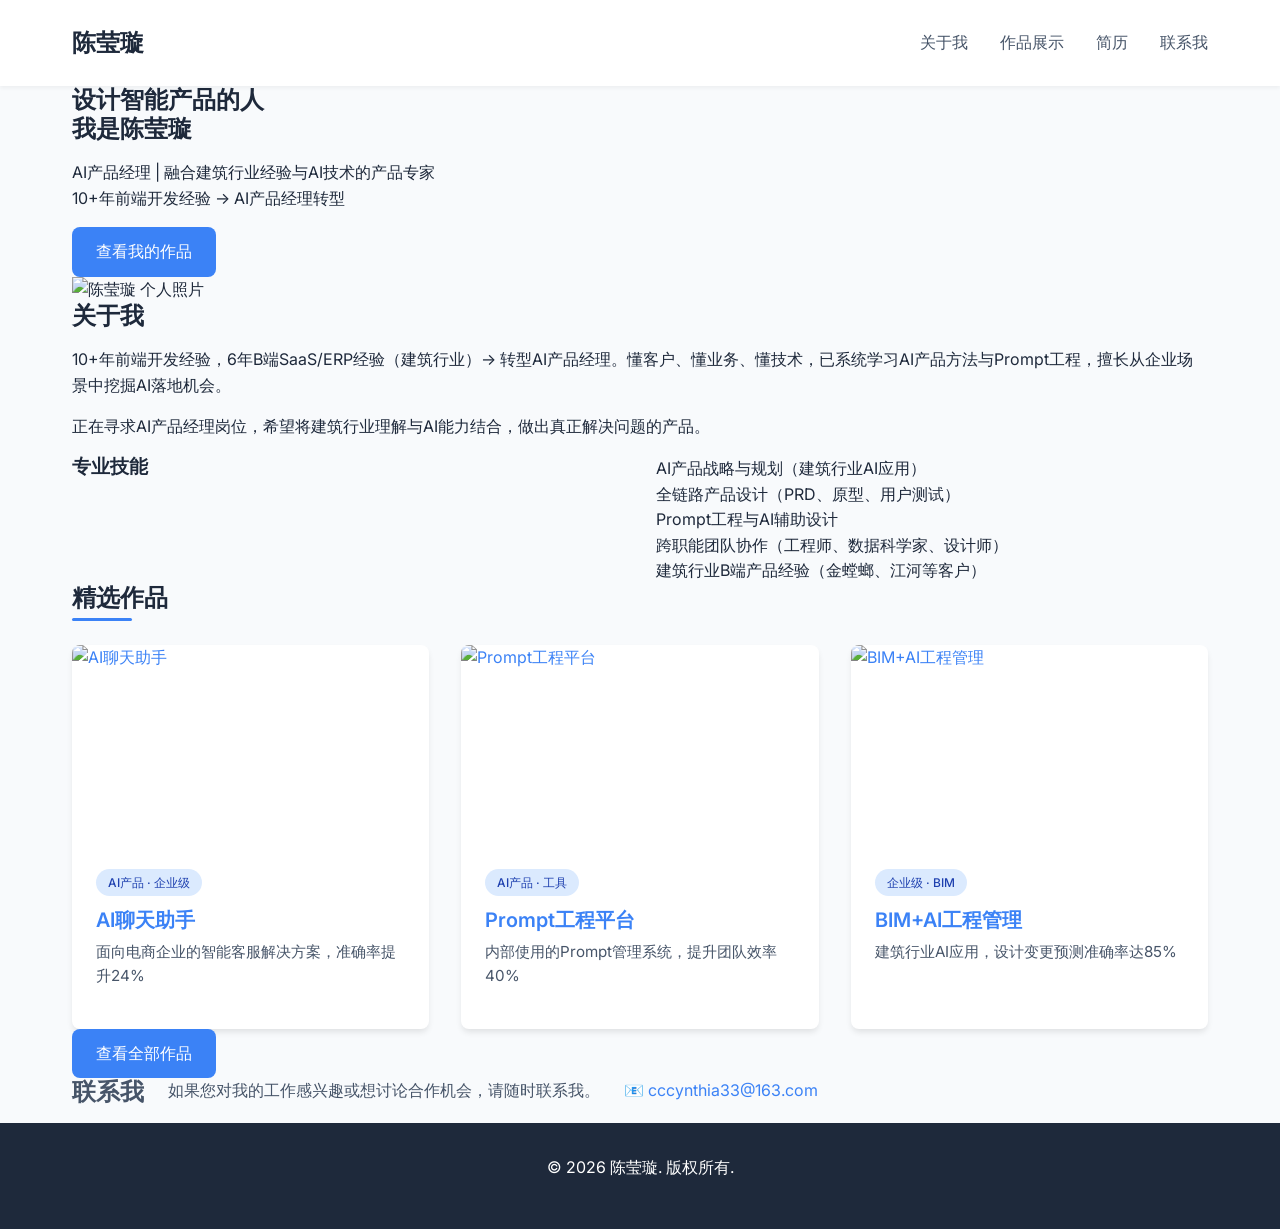
==== index.html @ 1a0053a1 "feat: 创建页面" ====
<!DOCTYPE html>
<html lang="zh-CN">
<head>
    <meta charset="UTF-8">
    <meta name="viewport" content="width=device-width, initial-scale=1.0">
    <title>AI产品经理个人作品集</title>
    <link rel="stylesheet" href="css/style.css">
    <link href="https://fonts.googleapis.com/css2?family=Inter:wght@300;400;500;600&display=swap" rel="stylesheet">
</head>
<body>
    <header class="site-header">
        <div class="container">
            <nav>
                <a href="index.html" class="logo">陈莹璇</a>
                <ul class="nav-links">
                    <li><a href="#about">关于我</a></li>
                    <li><a href="portfolio.html">作品展示</a></li>
                    <li><a href="resume.html">简历</a></li>
                    <li><a href="#contact">联系我</a></li>
                </ul>
            </nav>
        </div>
    </header>

    <section class="hero">
        <div class="container">
            <div class="hero-content">
                <h1>设计智能产品的人<br>我是陈莹璇</h1>
                <p class="subtitle">AI产品经理 | 融合建筑行业经验与AI技术的产品专家<br>10+年前端开发经验 → AI产品经理转型</p>
                <a href="portfolio.html" class="btn-primary">查看我的作品</a>
            </div>
        </div>
    </section>

    <section id="about" class="about-section">
        <div class="container">
            <div class="about-grid">
                <div class="about-image">
                    <img src="assets/profile.jpg" alt="陈莹璇 个人照片">
                </div>
                <div class="about-content">
                    <h2>关于我</h2>
                    <p>10+年前端开发经验，6年B端SaaS/ERP经验（建筑行业）→ 转型AI产品经理。懂客户、懂业务、懂技术，已系统学习AI产品方法与Prompt工程，擅长从企业场景中挖掘AI落地机会。</p>
                    <p>正在寻求AI产品经理岗位，希望将建筑行业理解与AI能力结合，做出真正解决问题的产品。</p>

                    <div class="skills">
                        <h3>专业技能</h3>
                        <ul>
                            <li>AI产品战略与规划（建筑行业AI应用）</li>
                            <li>全链路产品设计（PRD、原型、用户测试）</li>
                            <li>Prompt工程与AI辅助设计</li>
                            <li>跨职能团队协作（工程师、数据科学家、设计师）</li>
                            <li>建筑行业B端产品经验（金螳螂、江河等客户）</li>
                        </ul>
                    </div>
                </div>
            </div>
        </div>
    </section>

    <section class="featured-projects">
        <div class="container">
            <h2 class="section-title">精选作品</h2>
            <div class="projects">
                <article class="project-item" data-category="ai enterprise">
                    <a href="portfolio/ai-chatbot.html">
                        <div class="project-img">
                            <img src="assets/ai-chatbot-preview.jpg" alt="AI聊天助手">
                        </div>
                        <div class="project-content">
                            <span class="project-badge">AI产品 · 企业级</span>
                            <h3>AI聊天助手</h3>
                            <p>面向电商企业的智能客服解决方案，准确率提升24%</p>
                        </div>
                    </a>
                </article>

                <article class="project-item" data-category="ai product">
                    <a href="portfolio/prompt-engineering.html">
                        <div class="project-img">
                            <img src="assets/prompt-engineering-preview.jpg" alt="Prompt工程平台">
                        </div>
                        <div class="project-content">
                            <span class="project-badge">AI产品 · 工具</span>
                            <h3>Prompt工程平台</h3>
                            <p>内部使用的Prompt管理系统，提升团队效率40%</p>
                        </div>
                    </a>
                </article>

                <article class="project-item" data-category="enterprise product">
                    <a href="portfolio/bim-ai.html">
                        <div class="project-img">
                            <img src="assets/bim-ai-preview.jpg" alt="BIM+AI工程管理">
                        </div>
                        <div class="project-content">
                            <span class="project-badge">企业级 · BIM</span>
                            <h3>BIM+AI工程管理</h3>
                            <p>建筑行业AI应用，设计变更预测准确率达85%</p>
                        </div>
                    </a>
                </article>
            </div>
            <div class="text-center">
                <a href="portfolio.html" class="btn-primary">查看全部作品</a>
            </div>
        </div>
    </section>

    <section id="contact" class="contact-section">
        <div class="container">
            <div class="contact-info text-center">
                <h2>联系我</h2>
                <p>如果您对我的工作感兴趣或想讨论合作机会，请随时联系我。</p>
                <ul class="contact-details">
                    <li>📧 <a href="mailto:cccynthia33@163.com">cccynthia33@163.com</a></li>
                </ul>
            </div>
        </div>
    </section>

    <footer class="site-footer">
        <div class="container">
            <div class="footer-content">
                <p>&copy; 2026 陈莹璇. 版权所有.</p>
            </div>
        </div>
    </footer>

    <script src="js/script.js"></script>
</body>
</html>
---- css/style.css ----
/* 全局样式 */
:root {
    --primary-color: #3b82f6;
    --primary-dark: #2563eb;
    --secondary-color: #7c3aed;
    --dark: #1e293b;
    --medium: #475569;
    --light: #f1f5f9;
    --lighter: #f8fafc;
    --card-shadow: 0 4px 6px -1px rgba(0, 0, 0, 0.1), 0 2px 4px -1px rgba(0, 0, 0, 0.06);
    --transition: all 0.3s ease;
    --border-radius: 8px;
}

* {
    margin: 0;
    padding: 0;
    box-sizing: border-box;
}

body {
    font-family: 'Inter', -apple-system, BlinkMacSystemFont, 'Segoe UI', Roboto, Oxygen, Ubuntu, Cantarell, 'Open Sans', 'Helvetica Neue', sans-serif;
    line-height: 1.6;
    color: var(--dark);
    background-color: var(--lighter);
}

.container {
    width: 100%;
    max-width: 1200px;
    margin: 0 auto;
    padding: 0 2rem;
}

h1, h2, h3, h4 {
    line-height: 1.2;
    margin-bottom: 1rem;
    font-weight: 600;
}

p {
    margin-bottom: 1rem;
}

img {
    max-width: 100%;
}

a {
    text-decoration: none;
    color: var(--primary-color);
    transition: var(--transition);
}

ul {
    list-style: none;
}

.btn-primary, .btn-secondary {
    display: inline-block;
    padding: 0.75rem 1.5rem;
    border-radius: var(--border-radius);
    font-weight: 500;
    transition: var(--transition);
    cursor: pointer;
    text-align: center;
}

.btn-primary {
    background-color: var(--primary-color);
    color: white;
}

.btn-primary:hover {
    background-color: var(--primary-dark);
}

.btn-secondary {
    background-color: transparent;
    border: 2px solid var(--primary-color);
    color: var(--primary-color);
}

.btn-secondary:hover {
    background-color: var(--primary-color);
    color: white;
}

text-center {
    text-align: center;
}

/* 头部样式 */
.site-header {
    background-color: white;
    box-shadow: 0 2px 4px rgba(0, 0, 0, 0.05);
    position: sticky;
    top: 0;
    z-index: 100;
}

.site-header nav {
    display: flex;
    justify-content: space-between;
    align-items: center;
    padding: 1.5rem 0;
}

.logo {
    font-size: 1.5rem;
    font-weight: 700;
    color: var(--dark);
}

.nav-links {
    display: flex;
    gap: 2rem;
}

.nav-links a {
    color: var(--medium);
    font-weight: 500;
}

.nav-links a:hover, .nav-links a.active {
    color: var(--primary-color);
}

/* 作品集页面 */
.portfolio-header {
    padding: 4rem 0 2rem;
    background-color: white;
}

.portfolio-filters {
    padding: 1.5rem 0;
    background-color: var(--lighter);
    border-top: 1px solid rgba(0,0,0,0.05);
    border-bottom: 1px solid rgba(0,0,0,0.05);
}

.filters {
    display: flex;
    gap: 1rem;
    flex-wrap: wrap;
}

.filter-btn {
    padding: 0.5rem 1.25rem;
    background: white;
    border: 1px solid #e2e8f0;
    border-radius: var(--border-radius);
    cursor: pointer;
    transition: var(--transition);
}

.filter-btn:hover, .filter-btn.active {
    background: var(--primary-color);
    color: white;
    border-color: var(--primary-color);
}

.portfolio-grid {
    padding: 4rem 0;
}

.projects {
    display: grid;
    grid-template-columns: repeat(auto-fill, minmax(300px, 1fr));
    gap: 2rem;
}

.project-item {
    background: white;
    border-radius: var(--border-radius);
    overflow: hidden;
    box-shadow: 0 4px 6px -1px rgba(0, 0, 0, 0.1);
    transition: var(--transition);
}

.project-item:hover {
    transform: translateY(-5px);
    box-shadow: 0 10px 15px -3px rgba(0, 0, 0, 0.1);
}

.project-img {
    height: 200px;
    overflow: hidden;
}

.project-img img {
    width: 100%;
    height: 100%;
    object-fit: cover;
    transition: var(--transition);
}

.project-item:hover .project-img img {
    transform: scale(1.05);
}

.project-content {
    padding: 1.5rem;
}

.project-badge {
    display: inline-block;
    padding: 0.25rem 0.75rem;
    background: #dbeafe;
    color: #1e40af;
    border-radius: 20px;
    font-size: 0.75rem;
    font-weight: 500;
    margin-bottom: 0.75rem;
}

.project-content h3 {
    margin-bottom: 0.5rem;
    font-size: 1.25rem;
}

.project-content p {
    color: var(--medium);
    font-size: 0.95rem;
}

/* 简历页面 */
.resume {
    padding: 5rem 0;
}

.resume-header {
    display: flex;
    justify-content: space-between;
    margin-bottom: 3rem;
    flex-wrap: wrap;
    gap: 2rem;
}

.profile-info h1 {
    font-size: 2.5rem;
    margin-bottom: 0.5rem;
}

.contact-info {
    display: flex;
    gap: 1.5rem;
    color: var(--medium);
}

.title h2 {
    font-size: 1.75rem;
    color: var(--primary-color);
    margin-bottom: 0.5rem;
}

.title p {
    font-size: 1.1rem;
    color: var(--medium);
}

.section-title {
    font-size: 1.5rem;
    margin-bottom: 1.5rem;
    position: relative;
    padding-bottom: 0.5rem;
}

.section-title:after {
    content: '';
    position: absolute;
    bottom: 0;
    left: 0;
    width: 60px;
    height: 3px;
    background: var(--primary-color);
    border-radius: 3px;
}

.section-content {
    background: white;
    padding: 1.5rem;
    border-radius: var(--border-radius);
    box-shadow: var(--card-shadow);
}

.experience .job {
    margin-bottom: 2rem;
    padding-bottom: 2rem;
    border-bottom: 1px solid #e2e8f0;
}

.experience .job:last-child {
    margin-bottom: 0;
    padding-bottom: 0;
    border-bottom: none;
}

.job-header {
    display: flex;
    justify-content: space-between;
    align-items: center;
    margin-bottom: 1rem;
}

.job-date {
    color: var(--primary-color);
    font-weight: 500;
}

.job-summary {
    font-weight: 500;
    margin: 1rem 0 0.5rem;
    color: var(--dark);
}

.skills {
    display: grid;
    grid-template-columns: repeat(auto-fit, minmax(300px, 1fr));
    gap: 2rem;
}

.skill-category h3 {
    margin-bottom: 1rem;
    color: var(--primary-color);
    padding-bottom: 0.5rem;
    border-bottom: 1px solid #e2e8f0;
}

.resume-footer {
    margin-top: 3rem;
    text-align: center;
}

/* 页脚 */
.site-footer {
    background-color: var(--dark);
    color: white;
    padding: 2rem 0;
}

.site-footer a {
    color: #cbd5e1;
}

.site-footer a:hover {
    color: white;
}

.footer-content {
    display: flex;
    justify-content: center;
    align-items: center;
}

/* 响应式设计 */
@media (max-width: 992px) {
    .resume-header {
        flex-direction: column;
    }
}

@media (max-width: 768px) {
    .nav-links {
        display: none;
    }

    .container {
        padding: 0 1.5rem;
    }

    .projects {
        grid-template-columns: 1fr;
    }

    .filters {
        justify-content: center;
    }
}
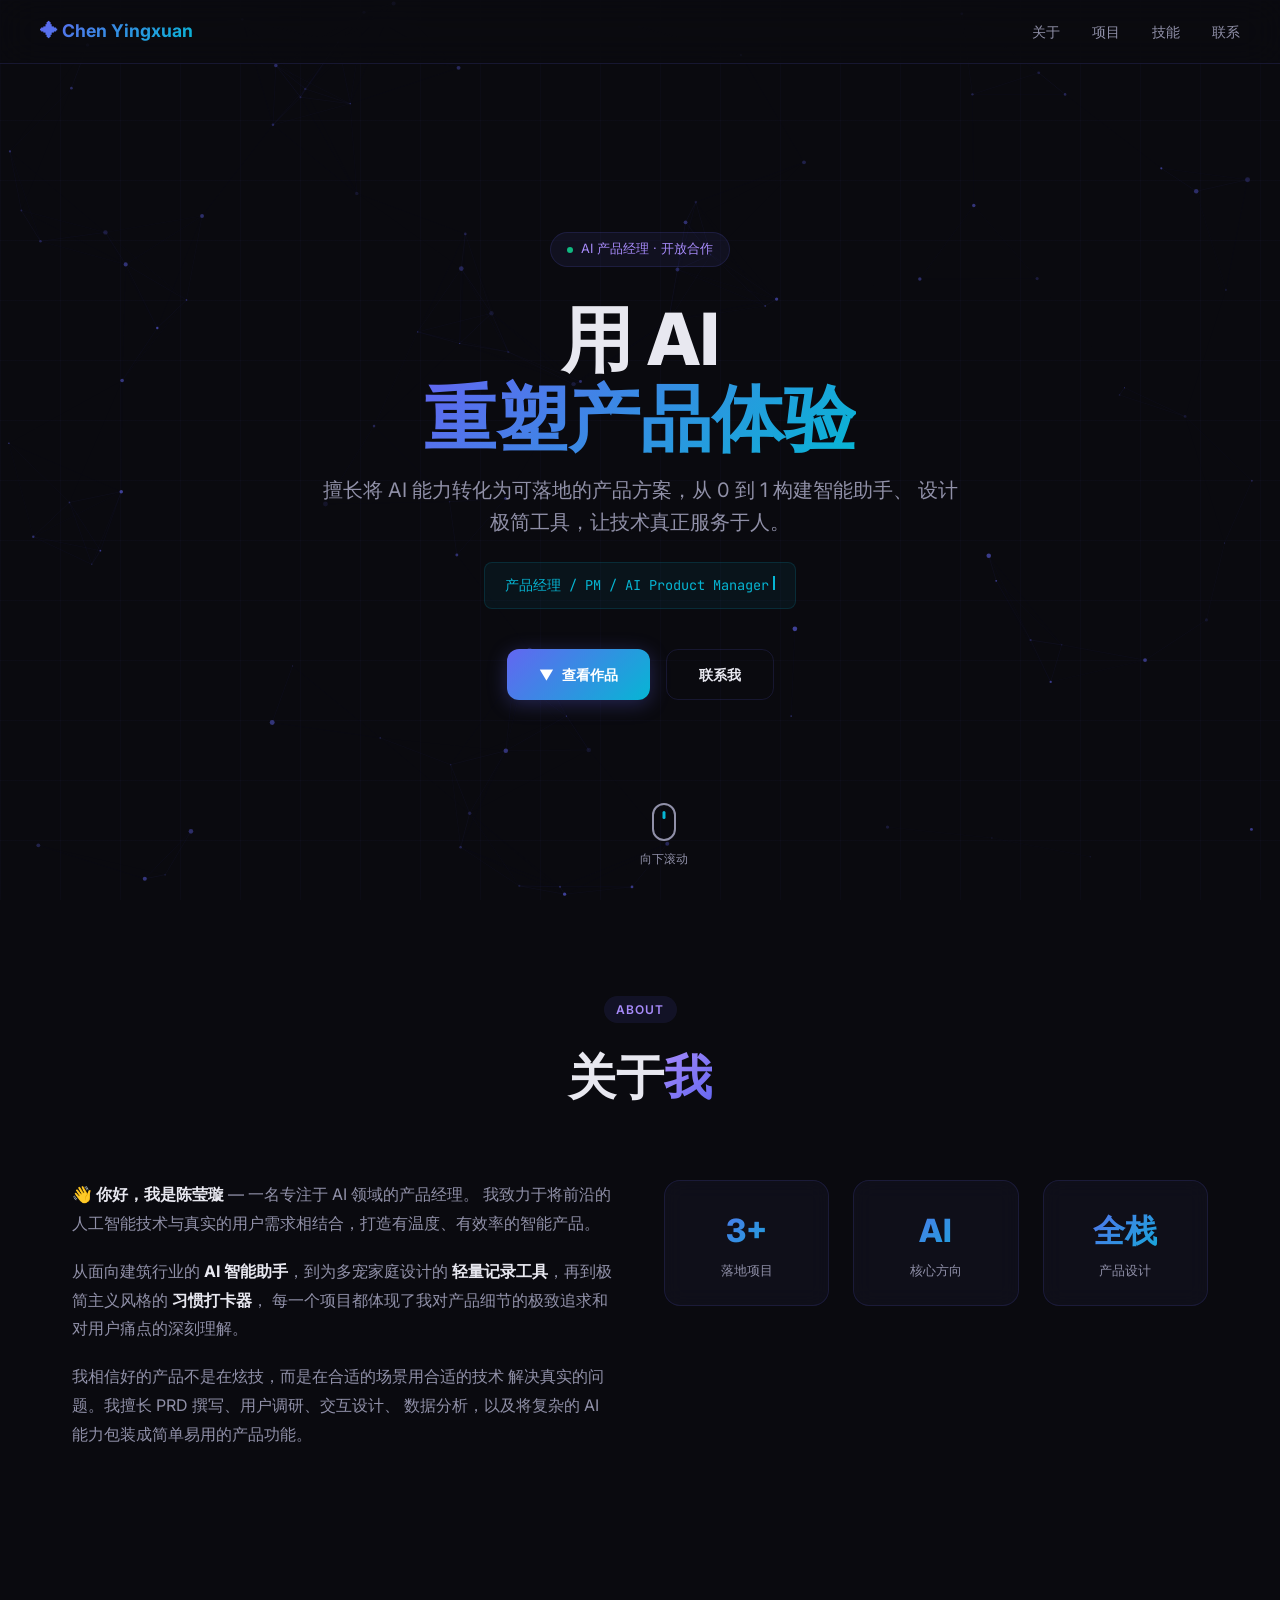
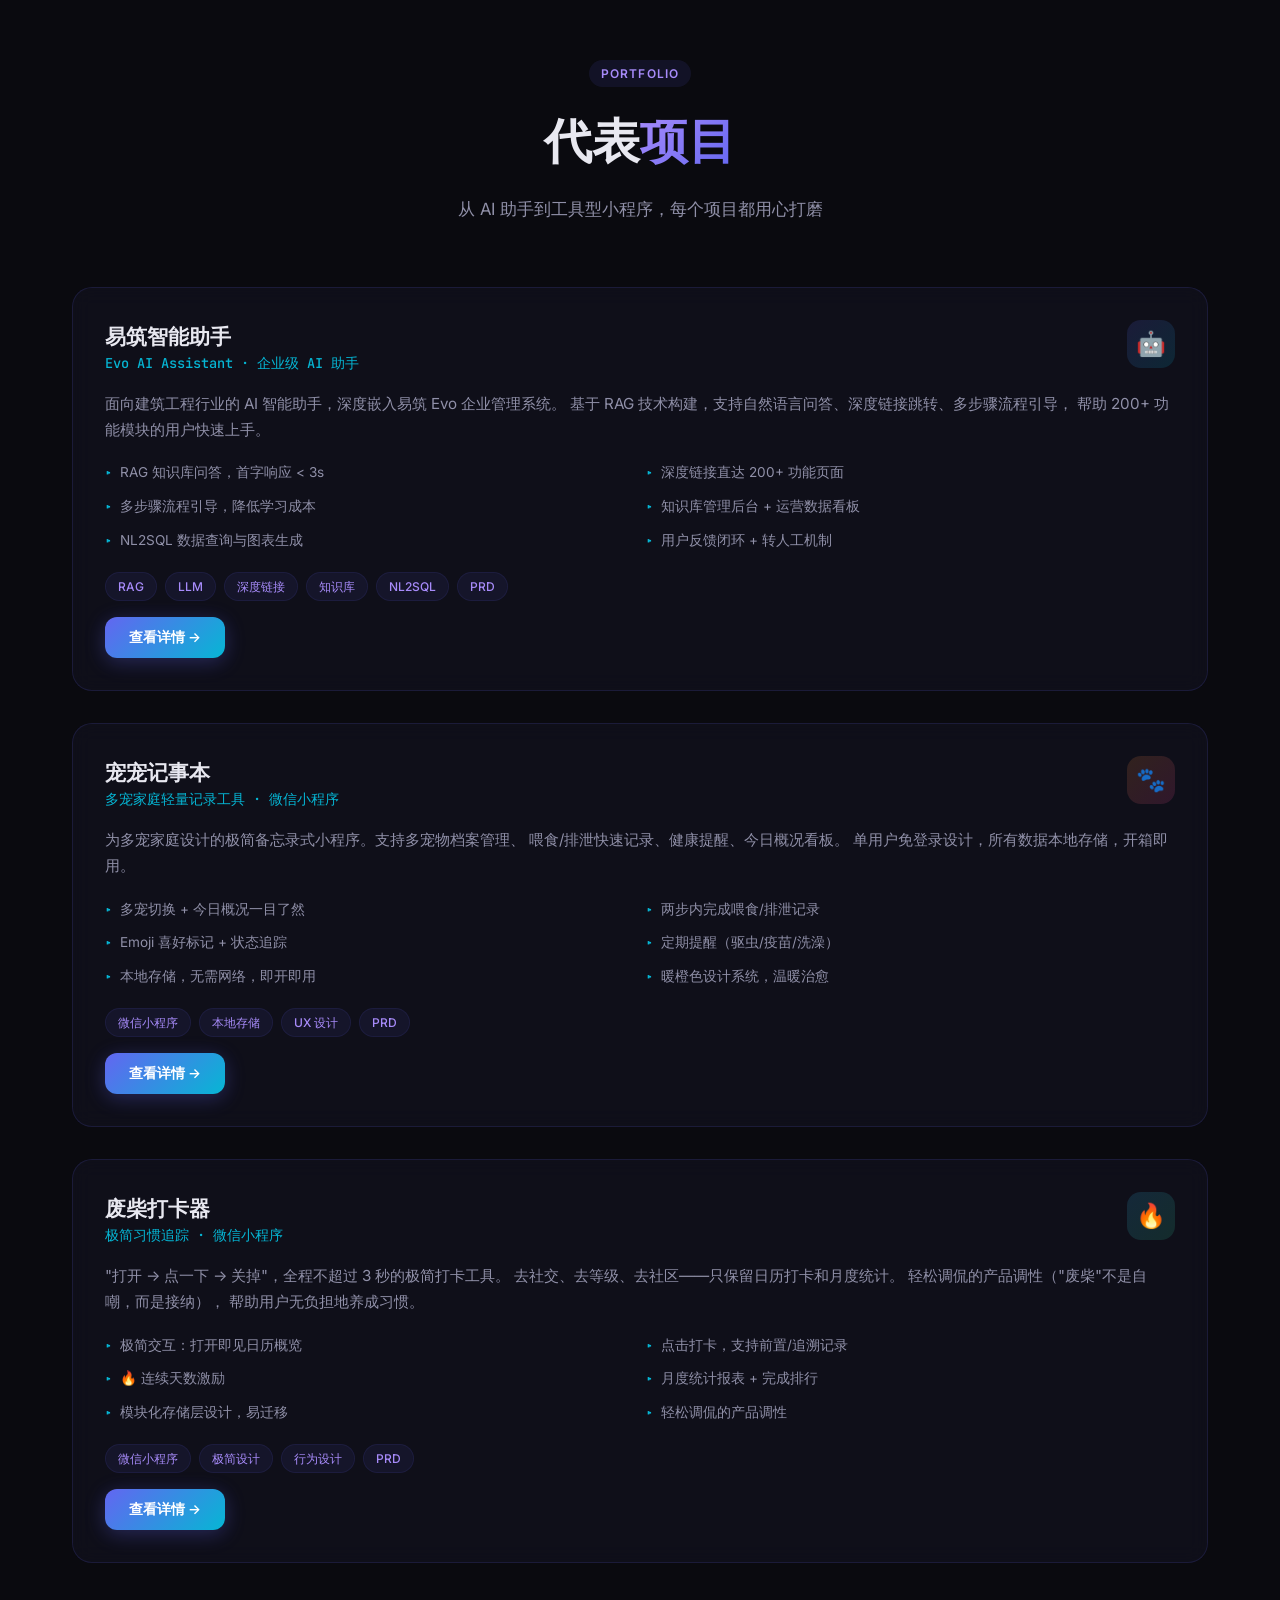
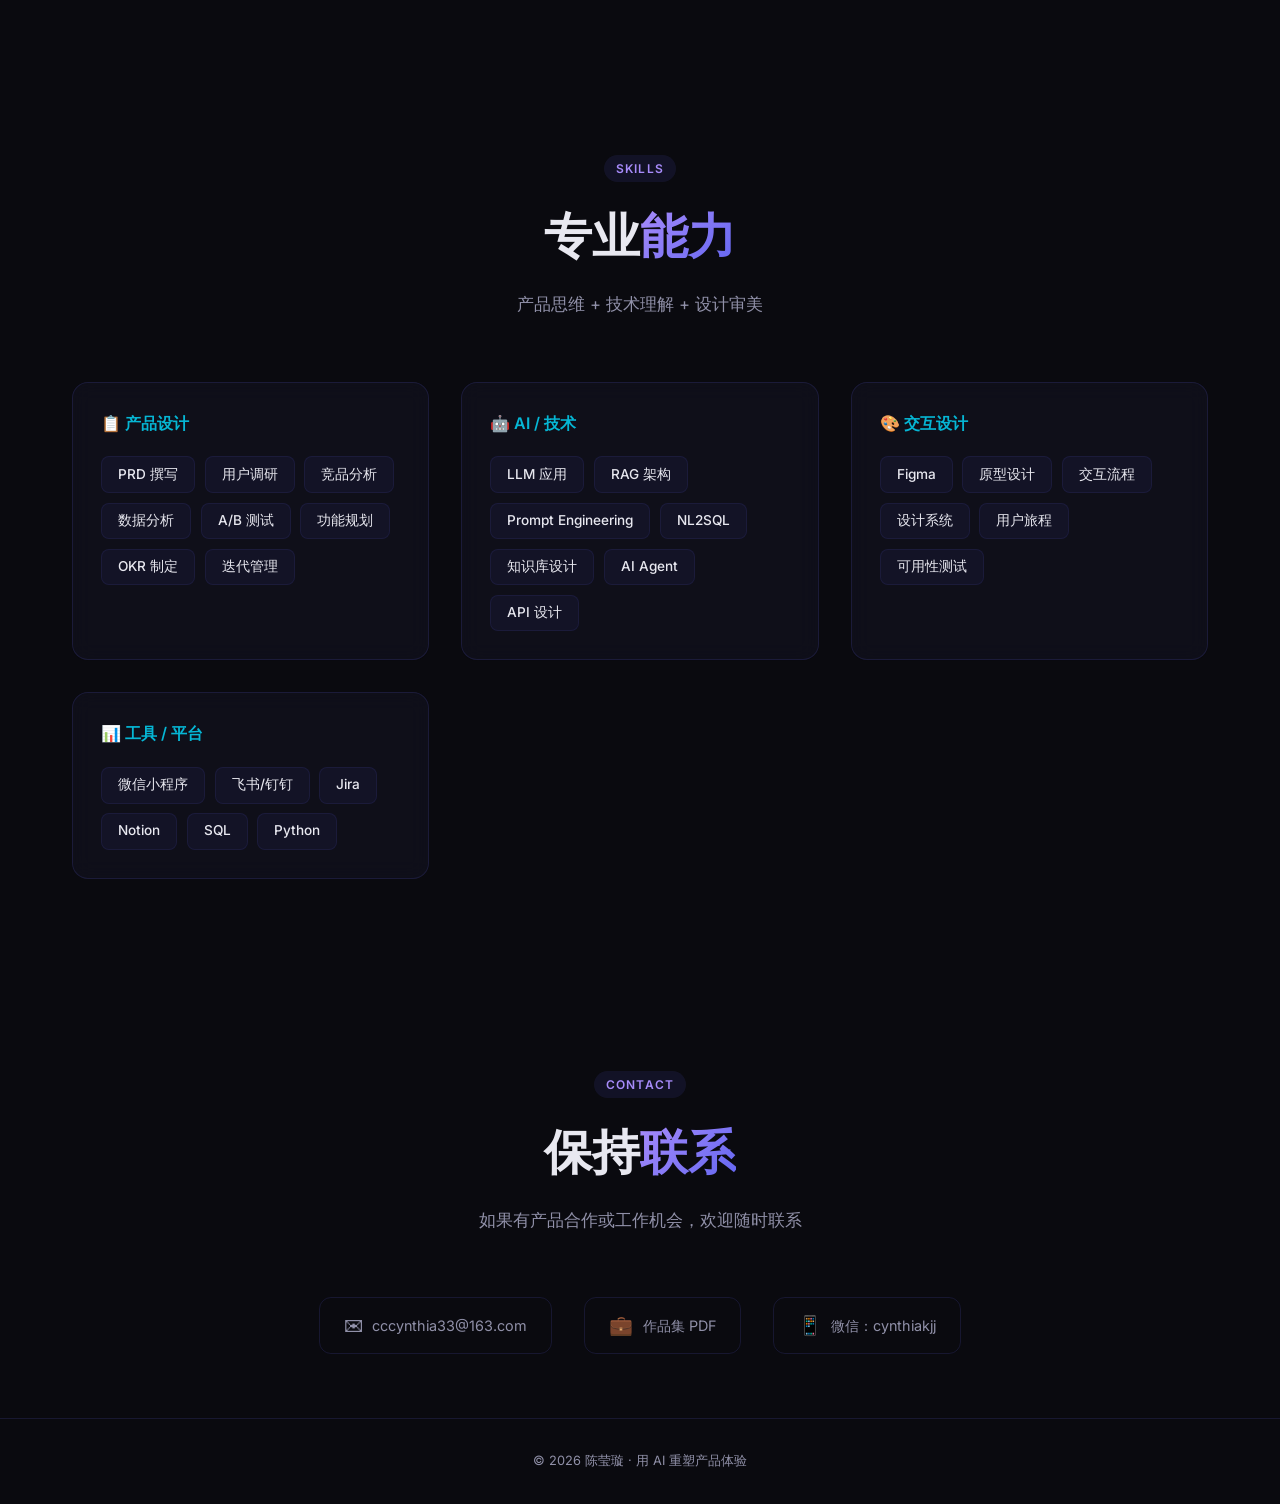
==== commit 4cf9ac95: "feat: update" ====
--- a/index.html
+++ b/index.html
@@ -1,132 +1,936 @@
 <!DOCTYPE html>
 <html lang="zh-CN">
 <head>
-    <meta charset="UTF-8">
-    <meta name="viewport" content="width=device-width, initial-scale=1.0">
-    <title>AI产品经理个人作品集</title>
-    <link rel="stylesheet" href="css/style.css">
-    <link href="https://fonts.googleapis.com/css2?family=Inter:wght@300;400;500;600&display=swap" rel="stylesheet">
+    <meta charset="UTF-8" />
+    <meta name="viewport" content="width=device-width, initial-scale=1.0" />
+    <title>陈莹璇 | AI 产品经理</title>
+    <link rel="preconnect" href="https://fonts.googleapis.com" />
+    <link rel="preconnect" href="https://fonts.gstatic.com" crossorigin />
+    <link href="https://fonts.googleapis.com/css2?family=Inter:opsz,wght@14..32,300;14..32,400;14..32,500;14..32,600;14..32,700;14..32,800&family=JetBrains+Mono:wght@400;500;600&display=swap" rel="stylesheet" />
+    <style>
+        :root {
+            --bg-primary: #0a0a0f;
+            --bg-secondary: #12121a;
+            --bg-card: rgba(18, 18, 30, 0.7);
+            --text-primary: #e8e8f0;
+            --text-secondary: #9090a8;
+            --accent-1: #6366f1;
+            --accent-2: #06b6d4;
+            --accent-3: #a78bfa;
+            --gradient-1: linear-gradient(135deg, #6366f1, #06b6d4);
+            --gradient-2: linear-gradient(135deg, #a78bfa, #6366f1);
+            --gradient-3: linear-gradient(135deg, #06b6d4, #10b981);
+            --border-color: rgba(99, 102, 241, 0.15);
+            --glow: 0 0 40px rgba(99, 102, 241, 0.15);
+        }
+
+        * { margin: 0; padding: 0; box-sizing: border-box; }
+        html { scroll-behavior: smooth; }
+        body {
+            font-family: 'Inter', -apple-system, sans-serif;
+            background: var(--bg-primary);
+            color: var(--text-primary);
+            line-height: 1.6;
+            overflow-x: hidden;
+        }
+
+        /* ===== Canvas Particles ===== */
+        #particles-canvas {
+            position: fixed; top: 0; left: 0;
+            width: 100vw; height: 100vh;
+            z-index: 0; pointer-events: none;
+        }
+
+        /* ===== Grid Background ===== */
+        .grid-bg {
+            position: fixed; top: 0; left: 0;
+            width: 100vw; height: 100vh;
+            background-image:
+                linear-gradient(rgba(99, 102, 241, 0.03) 1px, transparent 1px),
+                linear-gradient(90deg, rgba(99, 102, 241, 0.03) 1px, transparent 1px);
+            background-size: 60px 60px;
+            z-index: 0; pointer-events: none;
+        }
+
+        /* ===== Navigation ===== */
+        nav {
+            position: fixed; top: 0; left: 0; right: 0;
+            z-index: 100;
+            padding: 0 2rem;
+            height: 64px;
+            display: flex; align-items: center; justify-content: center;
+            backdrop-filter: blur(20px);
+            background: rgba(10, 10, 15, 0.6);
+            border-bottom: 1px solid var(--border-color);
+            transition: transform 0.3s;
+        }
+        nav.hidden { transform: translateY(-100%); }
+        .nav-inner {
+            width: 100%; max-width: 1200px;
+            display: flex; align-items: center; justify-content: space-between;
+        }
+        .nav-logo {
+            font-weight: 700; font-size: 1.1rem;
+            background: var(--gradient-1);
+            -webkit-background-clip: text; -webkit-text-fill-color: transparent;
+        }
+        .nav-links { display: flex; gap: 2rem; list-style: none; }
+        .nav-links a {
+            color: var(--text-secondary); text-decoration: none;
+            font-size: 0.875rem; font-weight: 500;
+            transition: color 0.3s; position: relative;
+        }
+        .nav-links a::after {
+            content: ''; position: absolute; bottom: -4px; left: 0;
+            width: 0; height: 2px;
+            background: var(--gradient-1);
+            transition: width 0.3s;
+        }
+        .nav-links a:hover { color: var(--text-primary); }
+        .nav-links a:hover::after { width: 100%; }
+
+        /* ===== Main Container ===== */
+        .main { position: relative; z-index: 1; }
+
+        /* ===== Hero ===== */
+        .hero {
+            min-height: 100vh;
+            display: flex; align-items: center; justify-content: center;
+            padding: 6rem 2rem 4rem;
+            position: relative;
+        }
+        .hero-content {
+            max-width: 900px;
+            text-align: center;
+        }
+        .hero-badge {
+            display: inline-flex; align-items: center; gap: 0.5rem;
+            padding: 0.4rem 1rem;
+            border: 1px solid var(--border-color);
+            border-radius: 100px;
+            font-size: 0.8rem;
+            color: var(--accent-3);
+            background: rgba(99, 102, 241, 0.08);
+            margin-bottom: 2rem;
+            animation: fadeInUp 0.8s ease;
+        }
+        .hero-badge .dot {
+            width: 6px; height: 6px;
+            border-radius: 50%;
+            background: #10b981;
+            animation: pulse 2s infinite;
+        }
+        @keyframes pulse {
+            0%, 100% { opacity: 1; }
+            50% { opacity: 0.3; }
+        }
+        .hero h1 {
+            font-size: clamp(2.5rem, 6vw, 4.5rem);
+            font-weight: 800;
+            line-height: 1.1;
+            margin-bottom: 1rem;
+            animation: fadeInUp 0.8s ease 0.1s both;
+        }
+        .hero h1 .gradient-text {
+            background: var(--gradient-1);
+            -webkit-background-clip: text; -webkit-text-fill-color: transparent;
+        }
+        .hero .subtitle {
+            font-size: clamp(1rem, 2vw, 1.25rem);
+            color: var(--text-secondary);
+            max-width: 640px;
+            margin: 0 auto 1.5rem;
+            animation: fadeInUp 0.8s ease 0.2s both;
+        }
+        .hero .terminal {
+            display: inline-block;
+            font-family: 'JetBrains Mono', monospace;
+            font-size: 0.85rem;
+            color: var(--accent-2);
+            background: rgba(6, 182, 212, 0.06);
+            border: 1px solid rgba(6, 182, 212, 0.15);
+            border-radius: 8px;
+            padding: 0.75rem 1.25rem;
+            margin-bottom: 2.5rem;
+            animation: fadeInUp 0.8s ease 0.3s both;
+        }
+        .hero .terminal .cursor {
+            display: inline-block;
+            width: 2px; height: 1em;
+            background: var(--accent-2);
+            margin-left: 4px;
+            animation: blink 1s step-end infinite;
+        }
+        @keyframes blink { 50% { opacity: 0; } }
+        .hero-actions {
+            display: flex; gap: 1rem; justify-content: center;
+            flex-wrap: wrap;
+            animation: fadeInUp 0.8s ease 0.4s both;
+        }
+        .btn {
+            display: inline-flex; align-items: center; gap: 0.5rem;
+            padding: 0.8rem 2rem;
+            border-radius: 12px;
+            font-weight: 600; font-size: 0.9rem;
+            text-decoration: none;
+            transition: all 0.3s;
+            cursor: pointer; border: none;
+        }
+        .btn-primary {
+            background: var(--gradient-1);
+            color: #fff;
+            box-shadow: 0 4px 20px rgba(99, 102, 241, 0.3);
+        }
+        .btn-primary:hover {
+            transform: translateY(-2px);
+            box-shadow: 0 8px 30px rgba(99, 102, 241, 0.4);
+        }
+        .btn-outline {
+            border: 1px solid var(--border-color);
+            color: var(--text-primary);
+            background: transparent;
+        }
+        .btn-outline:hover {
+            border-color: var(--accent-1);
+            background: rgba(99, 102, 241, 0.08);
+            transform: translateY(-2px);
+        }
+        .scroll-indicator {
+            position: absolute; bottom: 2rem; left: 50%;
+            transform: translateX(-50%);
+            display: flex; flex-direction: column; align-items: center;
+            gap: 0.5rem; color: var(--text-secondary);
+            font-size: 0.75rem;
+            animation: fadeInUp 0.8s ease 0.8s both;
+        }
+        .scroll-indicator .mouse {
+            width: 24px; height: 38px;
+            border: 2px solid var(--text-secondary);
+            border-radius: 12px;
+            position: relative;
+        }
+        .scroll-indicator .mouse::after {
+            content: ''; position: absolute; top: 6px; left: 50%;
+            transform: translateX(-50%);
+            width: 3px; height: 8px;
+            background: var(--accent-2);
+            border-radius: 2px;
+            animation: scrollWheel 2s infinite;
+        }
+        @keyframes scrollWheel {
+            0%, 100% { transform: translateX(-50%) translateY(0); opacity: 1; }
+            50% { transform: translateX(-50%) translateY(8px); opacity: 0.3; }
+        }
+
+        /* ===== Section ===== */
+        .section {
+            padding: 6rem 2rem;
+            max-width: 1200px;
+            margin: 0 auto;
+        }
+        .section-header {
+            text-align: center;
+            margin-bottom: 4rem;
+        }
+        .section-tag {
+            display: inline-block;
+            padding: 0.25rem 0.75rem;
+            border-radius: 100px;
+            font-size: 0.75rem;
+            font-weight: 600;
+            text-transform: uppercase;
+            letter-spacing: 0.1em;
+            background: rgba(99, 102, 241, 0.1);
+            color: var(--accent-3);
+            margin-bottom: 1rem;
+        }
+        .section h2 {
+            font-size: clamp(2rem, 4vw, 3rem);
+            font-weight: 700;
+            margin-bottom: 1rem;
+        }
+        .section h2 .gradient-text {
+            background: var(--gradient-2);
+            -webkit-background-clip: text; -webkit-text-fill-color: transparent;
+        }
+        .section-desc {
+            color: var(--text-secondary);
+            font-size: 1.05rem;
+            max-width: 600px;
+            margin: 0 auto;
+        }
+
+        /* ===== About Section ===== */
+        .about-grid {
+            display: grid;
+            grid-template-columns: 1fr 1fr;
+            gap: 3rem;
+            align-items: start;
+        }
+        .about-text p {
+            color: var(--text-secondary);
+            margin-bottom: 1.2rem;
+            font-size: 1rem;
+            line-height: 1.8;
+        }
+        .about-text p strong { color: var(--text-primary); }
+        .about-stats {
+            display: grid;
+            grid-template-columns: repeat(3, 1fr);
+            gap: 1.5rem;
+        }
+        .stat-card {
+            background: var(--bg-card);
+            border: 1px solid var(--border-color);
+            border-radius: 16px;
+            padding: 1.5rem;
+            text-align: center;
+            backdrop-filter: blur(10px);
+            transition: all 0.3s;
+        }
+        .stat-card:hover {
+            border-color: var(--accent-1);
+            transform: translateY(-4px);
+            box-shadow: var(--glow);
+        }
+        .stat-card .number {
+            font-size: 2rem;
+            font-weight: 800;
+            background: var(--gradient-1);
+            -webkit-background-clip: text; -webkit-text-fill-color: transparent;
+        }
+        .stat-card .label {
+            font-size: 0.8rem;
+            color: var(--text-secondary);
+            margin-top: 0.3rem;
+        }
+
+        /* ===== Projects ===== */
+        .projects-grid {
+            display: grid;
+            gap: 2rem;
+        }
+        .project-card {
+            background: var(--bg-card);
+            border: 1px solid var(--border-color);
+            border-radius: 20px;
+            padding: 2rem;
+            backdrop-filter: blur(10px);
+            transition: all 0.4s;
+            position: relative;
+            overflow: hidden;
+        }
+        .project-card::before {
+            content: '';
+            position: absolute; top: 0; left: 0; right: 0;
+            height: 3px;
+            background: var(--gradient-1);
+            opacity: 0;
+            transition: opacity 0.4s;
+        }
+        .project-card:hover::before { opacity: 1; }
+        .project-card:hover {
+            border-color: rgba(99, 102, 241, 0.3);
+            transform: translateY(-4px);
+            box-shadow: var(--glow);
+        }
+        .project-card .project-header {
+            display: flex;
+            justify-content: space-between;
+            align-items: flex-start;
+            margin-bottom: 1rem;
+            flex-wrap: wrap;
+            gap: 0.5rem;
+        }
+        .project-card .project-icon {
+            width: 48px; height: 48px;
+            border-radius: 14px;
+            display: flex; align-items: center; justify-content: center;
+            font-size: 1.5rem;
+            flex-shrink: 0;
+        }
+        .project-card .project-title {
+            font-size: 1.3rem;
+            font-weight: 700;
+        }
+        .project-card .project-subtitle {
+            color: var(--accent-2);
+            font-size: 0.85rem;
+            font-weight: 500;
+            font-family: 'JetBrains Mono', monospace;
+        }
+        .project-card .project-desc {
+            color: var(--text-secondary);
+            font-size: 0.95rem;
+            line-height: 1.7;
+            margin: 1rem 0;
+        }
+        .project-card .project-tags {
+            display: flex;
+            flex-wrap: wrap;
+            gap: 0.5rem;
+            margin-top: 1rem;
+        }
+        .project-card .project-tags span {
+            padding: 0.25rem 0.75rem;
+            border-radius: 100px;
+            font-size: 0.75rem;
+            font-weight: 500;
+            background: rgba(99, 102, 241, 0.08);
+            color: var(--accent-3);
+            border: 1px solid rgba(99, 102, 241, 0.1);
+        }
+        .project-card .project-highlights {
+            display: grid;
+            grid-template-columns: 1fr 1fr;
+            gap: 0.75rem;
+            margin: 1.25rem 0;
+        }
+        .project-card .project-highlights li {
+            list-style: none;
+            color: var(--text-secondary);
+            font-size: 0.85rem;
+            display: flex; align-items: center; gap: 0.5rem;
+        }
+        .project-card .project-highlights li::before {
+            content: '▸';
+            color: var(--accent-2);
+        }
+
+        /* ===== Skills ===== */
+        .skills-grid {
+            display: grid;
+            grid-template-columns: repeat(auto-fit, minmax(300px, 1fr));
+            gap: 2rem;
+        }
+        .skill-group {
+            background: var(--bg-card);
+            border: 1px solid var(--border-color);
+            border-radius: 16px;
+            padding: 1.75rem;
+            backdrop-filter: blur(10px);
+        }
+        .skill-group h3 {
+            font-size: 1rem;
+            font-weight: 600;
+            color: var(--accent-2);
+            margin-bottom: 1.25rem;
+            display: flex; align-items: center; gap: 0.5rem;
+        }
+        .skill-items {
+            display: flex;
+            flex-wrap: wrap;
+            gap: 0.6rem;
+        }
+        .skill-items .skill-tag {
+            padding: 0.4rem 1rem;
+            border-radius: 8px;
+            font-size: 0.85rem;
+            font-weight: 500;
+            background: rgba(99, 102, 241, 0.06);
+            border: 1px solid rgba(99, 102, 241, 0.1);
+            color: var(--text-primary);
+            transition: all 0.3s;
+        }
+        .skill-items .skill-tag:hover {
+            background: rgba(99, 102, 241, 0.15);
+            border-color: var(--accent-1);
+            transform: translateY(-2px);
+        }
+
+        /* ===== Contact ===== */
+        .contact-section {
+            text-align: center;
+            padding-bottom: 4rem;
+        }
+        .contact-links {
+            display: flex;
+            justify-content: center;
+            gap: 2rem;
+            flex-wrap: wrap;
+            margin-top: 2rem;
+        }
+        .contact-link {
+            display: flex; align-items: center; gap: 0.6rem;
+            color: var(--text-secondary);
+            text-decoration: none;
+            padding: 0.75rem 1.5rem;
+            border: 1px solid var(--border-color);
+            border-radius: 12px;
+            transition: all 0.3s;
+            font-size: 0.9rem;
+        }
+        .contact-link:hover {
+            color: var(--text-primary);
+            border-color: var(--accent-1);
+            background: rgba(99, 102, 241, 0.06);
+            transform: translateY(-2px);
+        }
+        .contact-link .icon { font-size: 1.2rem; }
+
+        /* ===== Footer ===== */
+        footer {
+            text-align: center;
+            padding: 2rem;
+            color: var(--text-secondary);
+            font-size: 0.8rem;
+            border-top: 1px solid var(--border-color);
+        }
+
+        /* ===== Animations ===== */
+        @keyframes fadeInUp {
+            from { opacity: 0; transform: translateY(30px); }
+            to { opacity: 1; transform: translateY(0); }
+        }
+        .reveal {
+            opacity: 0;
+            transform: translateY(40px);
+            transition: all 0.8s ease;
+        }
+        .reveal.visible {
+            opacity: 1;
+            transform: translateY(0);
+        }
+
+        /* ===== Responsive ===== */
+        @media (max-width: 768px) {
+            .nav-links { display: none; }
+            .about-grid { grid-template-columns: 1fr; }
+            .about-stats { grid-template-columns: repeat(3, 1fr); }
+            .project-card .project-highlights { grid-template-columns: 1fr; }
+            .section { padding: 4rem 1.25rem; }
+            .hero { padding: 5rem 1.25rem 3rem; }
+        }
+        @media (max-width: 480px) {
+            .about-stats { grid-template-columns: 1fr; }
+            .skills-grid { grid-template-columns: 1fr; }
+            .contact-links { flex-direction: column; align-items: center; }
+        }
+    </style>
 </head>
 <body>
-    <header class="site-header">
-        <div class="container">
-            <nav>
-                <a href="index.html" class="logo">陈莹璇</a>
-                <ul class="nav-links">
-                    <li><a href="#about">关于我</a></li>
-                    <li><a href="portfolio.html">作品展示</a></li>
-                    <li><a href="resume.html">简历</a></li>
-                    <li><a href="#contact">联系我</a></li>
-                </ul>
-            </nav>
-        </div>
-    </header>
-
-    <section class="hero">
-        <div class="container">
-            <div class="hero-content">
-                <h1>设计智能产品的人<br>我是陈莹璇</h1>
-                <p class="subtitle">AI产品经理 | 融合建筑行业经验与AI技术的产品专家<br>10+年前端开发经验 → AI产品经理转型</p>
-                <a href="portfolio.html" class="btn-primary">查看我的作品</a>
-            </div>
-        </div>
-    </section>
-
-    <section id="about" class="about-section">
-        <div class="container">
-            <div class="about-grid">
-                <div class="about-image">
-                    <img src="assets/profile.jpg" alt="陈莹璇 个人照片">
+
+<canvas id="particles-canvas"></canvas>
+<div class="grid-bg"></div>
+
+<!-- Navigation -->
+<nav id="navbar">
+    <div class="nav-inner">
+        <span class="nav-logo">✦ Chen Yingxuan</span>
+        <ul class="nav-links">
+            <li><a href="#about">关于</a></li>
+            <li><a href="#projects">项目</a></li>
+            <li><a href="#skills">技能</a></li>
+            <li><a href="#contact">联系</a></li>
+        </ul>
+    </div>
+</nav>
+
+<div class="main">
+
+<!-- Hero -->
+<section class="hero" id="hero">
+    <div class="hero-content">
+        <div class="hero-badge">
+            <span class="dot"></span>
+            AI 产品经理 · 开放合作
+        </div>
+        <h1>
+            用 AI<br/>
+            <span class="gradient-text">重塑产品体验</span>
+        </h1>
+        <p class="subtitle">
+            擅长将 AI 能力转化为可落地的产品方案，从 0 到 1 构建智能助手、
+            设计极简工具，让技术真正服务于人。
+        </p>
+        <div class="terminal">
+            <span id="typing-text"></span><span class="cursor"></span>
+        </div>
+        <div class="hero-actions">
+            <a href="#projects" class="btn btn-primary">
+                <span>▼</span> 查看作品
+            </a>
+            <a href="#contact" class="btn btn-outline">
+                联系我
+            </a>
+        </div>
+    </div>
+    <div class="scroll-indicator">
+        <div class="mouse"></div>
+        <span>向下滚动</span>
+    </div>
+</section>
+
+<!-- About -->
+<section class="section" id="about">
+    <div class="section-header reveal">
+        <div class="section-tag">About</div>
+        <h2>关于<span class="gradient-text">我</span></h2>
+    </div>
+    <div class="about-grid">
+        <div class="about-text reveal">
+            <p>
+                <strong>👋 你好，我是陈莹璇</strong> — 一名专注于 AI 领域的产品经理。
+                我致力于将前沿的人工智能技术与真实的用户需求相结合，打造有温度、有效率的智能产品。
+            </p>
+            <p>
+                从面向建筑行业的 <strong>AI 智能助手</strong>，到为多宠家庭设计的
+                <strong>轻量记录工具</strong>，再到极简主义风格的 <strong>习惯打卡器</strong>，
+                每一个项目都体现了我对产品细节的极致追求和对用户痛点的深刻理解。
+            </p>
+            <p>
+                我相信好的产品不是在炫技，而是在合适的场景用合适的技术
+                解决真实的问题。我擅长 PRD 撰写、用户调研、交互设计、
+                数据分析，以及将复杂的 AI 能力包装成简单易用的产品功能。
+            </p>
+        </div>
+        <div class="about-stats reveal">
+            <div class="stat-card">
+                <div class="number">3+</div>
+                <div class="label">落地项目</div>
+            </div>
+            <div class="stat-card">
+                <div class="number">AI</div>
+                <div class="label">核心方向</div>
+            </div>
+            <div class="stat-card">
+                <div class="number">全栈</div>
+                <div class="label">产品设计</div>
+            </div>
+        </div>
+    </div>
+</section>
+
+<!-- Projects -->
+<section class="section" id="projects">
+    <div class="section-header reveal">
+        <div class="section-tag">Portfolio</div>
+        <h2>代表<span class="gradient-text">项目</span></h2>
+        <p class="section-desc">从 AI 助手到工具型小程序，每个项目都用心打磨</p>
+    </div>
+
+    <div class="projects-grid">
+
+        <!-- Project 1 -->
+        <div class="project-card reveal">
+            <div class="project-header">
+                <div>
+                    <div class="project-title">易筑智能助手</div>
+                    <div class="project-subtitle">Evo AI Assistant · 企业级 AI 助手</div>
                 </div>
-                <div class="about-content">
-                    <h2>关于我</h2>
-                    <p>10+年前端开发经验，6年B端SaaS/ERP经验（建筑行业）→ 转型AI产品经理。懂客户、懂业务、懂技术，已系统学习AI产品方法与Prompt工程，擅长从企业场景中挖掘AI落地机会。</p>
-                    <p>正在寻求AI产品经理岗位，希望将建筑行业理解与AI能力结合，做出真正解决问题的产品。</p>
-
-                    <div class="skills">
-                        <h3>专业技能</h3>
-                        <ul>
-                            <li>AI产品战略与规划（建筑行业AI应用）</li>
-                            <li>全链路产品设计（PRD、原型、用户测试）</li>
-                            <li>Prompt工程与AI辅助设计</li>
-                            <li>跨职能团队协作（工程师、数据科学家、设计师）</li>
-                            <li>建筑行业B端产品经验（金螳螂、江河等客户）</li>
-                        </ul>
-                    </div>
+                <div class="project-icon" style="background:linear-gradient(135deg,rgba(99,102,241,0.15),rgba(6,182,212,0.15));">
+                    🤖
                 </div>
             </div>
-        </div>
-    </section>
-
-    <section class="featured-projects">
-        <div class="container">
-            <h2 class="section-title">精选作品</h2>
-            <div class="projects">
-                <article class="project-item" data-category="ai enterprise">
-                    <a href="portfolio/ai-chatbot.html">
-                        <div class="project-img">
-                            <img src="assets/ai-chatbot-preview.jpg" alt="AI聊天助手">
-                        </div>
-                        <div class="project-content">
-                            <span class="project-badge">AI产品 · 企业级</span>
-                            <h3>AI聊天助手</h3>
-                            <p>面向电商企业的智能客服解决方案，准确率提升24%</p>
-                        </div>
-                    </a>
-                </article>
-
-                <article class="project-item" data-category="ai product">
-                    <a href="portfolio/prompt-engineering.html">
-                        <div class="project-img">
-                            <img src="assets/prompt-engineering-preview.jpg" alt="Prompt工程平台">
-                        </div>
-                        <div class="project-content">
-                            <span class="project-badge">AI产品 · 工具</span>
-                            <h3>Prompt工程平台</h3>
-                            <p>内部使用的Prompt管理系统，提升团队效率40%</p>
-                        </div>
-                    </a>
-                </article>
-
-                <article class="project-item" data-category="enterprise product">
-                    <a href="portfolio/bim-ai.html">
-                        <div class="project-img">
-                            <img src="assets/bim-ai-preview.jpg" alt="BIM+AI工程管理">
-                        </div>
-                        <div class="project-content">
-                            <span class="project-badge">企业级 · BIM</span>
-                            <h3>BIM+AI工程管理</h3>
-                            <p>建筑行业AI应用，设计变更预测准确率达85%</p>
-                        </div>
-                    </a>
-                </article>
-            </div>
-            <div class="text-center">
-                <a href="portfolio.html" class="btn-primary">查看全部作品</a>
-            </div>
-        </div>
-    </section>
-
-    <section id="contact" class="contact-section">
-        <div class="container">
-            <div class="contact-info text-center">
-                <h2>联系我</h2>
-                <p>如果您对我的工作感兴趣或想讨论合作机会，请随时联系我。</p>
-                <ul class="contact-details">
-                    <li>📧 <a href="mailto:cccynthia33@163.com">cccynthia33@163.com</a></li>
-                </ul>
-            </div>
-        </div>
-    </section>
-
-    <footer class="site-footer">
-        <div class="container">
-            <div class="footer-content">
-                <p>&copy; 2026 陈莹璇. 版权所有.</p>
-            </div>
-        </div>
-    </footer>
-
-    <script src="js/script.js"></script>
+            <p class="project-desc">
+                面向建筑工程行业的 AI 智能助手，深度嵌入易筑 Evo 企业管理系统。
+                基于 RAG 技术构建，支持自然语言问答、深度链接跳转、多步骤流程引导，
+                帮助 200+ 功能模块的用户快速上手。
+            </p>
+            <ul class="project-highlights">
+                <li>RAG 知识库问答，首字响应 &lt; 3s</li>
+                <li>深度链接直达 200+ 功能页面</li>
+                <li>多步骤流程引导，降低学习成本</li>
+                <li>知识库管理后台 + 运营数据看板</li>
+                <li>NL2SQL 数据查询与图表生成</li>
+                <li>用户反馈闭环 + 转人工机制</li>
+            </ul>
+            <div class="project-tags">
+                <span>RAG</span><span>LLM</span><span>深度链接</span>
+                <span>知识库</span><span>NL2SQL</span><span>PRD</span>
+            </div>
+            <a href="project-evo.html" class="btn btn-primary" style="padding:0.6rem 1.5rem;font-size:0.85rem;margin-top:1rem;display:inline-flex;text-decoration:none;">查看详情 →</a>
+        </div>
+
+        <!-- Project 2 -->
+        <div class="project-card reveal">
+            <div class="project-header">
+                <div>
+                    <div class="project-title">宠宠记事本</div>
+                    <div class="project-subtitle">多宠家庭轻量记录工具 · 微信小程序</div>
+                </div>
+                <div class="project-icon" style="background:linear-gradient(135deg,rgba(251,146,60,0.15),rgba(236,72,153,0.15));">
+                    🐾
+                </div>
+            </div>
+            <p class="project-desc">
+                为多宠家庭设计的极简备忘录式小程序。支持多宠物档案管理、
+                喂食/排泄快速记录、健康提醒、今日概况看板。
+                单用户免登录设计，所有数据本地存储，开箱即用。
+            </p>
+            <ul class="project-highlights">
+                <li>多宠切换 + 今日概况一目了然</li>
+                <li>两步内完成喂食/排泄记录</li>
+                <li>Emoji 喜好标记 + 状态追踪</li>
+                <li>定期提醒（驱虫/疫苗/洗澡）</li>
+                <li>本地存储，无需网络，即开即用</li>
+                <li>暖橙色设计系统，温暖治愈</li>
+            </ul>
+            <div class="project-tags">
+                <span>微信小程序</span><span>本地存储</span>
+                <span>UX 设计</span><span>PRD</span>
+            </div>
+            <a href="project-pet.html" class="btn btn-primary" style="padding:0.6rem 1.5rem;font-size:0.85rem;margin-top:1rem;display:inline-flex;text-decoration:none;">查看详情 →</a>
+        </div>
+
+        <!-- Project 3 -->
+        <div class="project-card reveal">
+            <div class="project-header">
+                <div>
+                    <div class="project-title">废柴打卡器</div>
+                    <div class="project-subtitle">极简习惯追踪 · 微信小程序</div>
+                </div>
+                <div class="project-icon" style="background:linear-gradient(135deg,rgba(56,189,248,0.15),rgba(52,211,153,0.15));">
+                    🔥
+                </div>
+            </div>
+            <p class="project-desc">
+                "打开 → 点一下 → 关掉"，全程不超过 3 秒的极简打卡工具。
+                去社交、去等级、去社区——只保留日历打卡和月度统计。
+                轻松调侃的产品调性（"废柴"不是自嘲，而是接纳），
+                帮助用户无负担地养成习惯。
+            </p>
+            <ul class="project-highlights">
+                <li>极简交互：打开即见日历概览</li>
+                <li>点击打卡，支持前置/追溯记录</li>
+                <li>🔥 连续天数激励</li>
+                <li>月度统计报表 + 完成排行</li>
+                <li>模块化存储层设计，易迁移</li>
+                <li>轻松调侃的产品调性</li>
+            </ul>
+            <div class="project-tags">
+                <span>微信小程序</span><span>极简设计</span>
+                <span>行为设计</span><span>PRD</span>
+            </div>
+            <a href="project-checkin.html" class="btn btn-primary" style="padding:0.6rem 1.5rem;font-size:0.85rem;margin-top:1rem;display:inline-flex;text-decoration:none;">查看详情 →</a>
+        </div>
+    </div>
+</section>
+
+<!-- Skills -->
+<section class="section" id="skills">
+    <div class="section-header reveal">
+        <div class="section-tag">Skills</div>
+        <h2>专业<span class="gradient-text">能力</span></h2>
+        <p class="section-desc">产品思维 + 技术理解 + 设计审美</p>
+    </div>
+
+    <div class="skills-grid">
+        <div class="skill-group reveal">
+            <h3>📋 产品设计</h3>
+            <div class="skill-items">
+                <span class="skill-tag">PRD 撰写</span>
+                <span class="skill-tag">用户调研</span>
+                <span class="skill-tag">竞品分析</span>
+                <span class="skill-tag">数据分析</span>
+                <span class="skill-tag">A/B 测试</span>
+                <span class="skill-tag">功能规划</span>
+                <span class="skill-tag">OKR 制定</span>
+                <span class="skill-tag">迭代管理</span>
+            </div>
+        </div>
+        <div class="skill-group reveal">
+            <h3>🤖 AI / 技术</h3>
+            <div class="skill-items">
+                <span class="skill-tag">LLM 应用</span>
+                <span class="skill-tag">RAG 架构</span>
+                <span class="skill-tag">Prompt Engineering</span>
+                <span class="skill-tag">NL2SQL</span>
+                <span class="skill-tag">知识库设计</span>
+                <span class="skill-tag">AI Agent</span>
+                <span class="skill-tag">API 设计</span>
+            </div>
+        </div>
+        <div class="skill-group reveal">
+            <h3>🎨 交互设计</h3>
+            <div class="skill-items">
+                <span class="skill-tag">Figma</span>
+                <span class="skill-tag">原型设计</span>
+                <span class="skill-tag">交互流程</span>
+                <span class="skill-tag">设计系统</span>
+                <span class="skill-tag">用户旅程</span>
+                <span class="skill-tag">可用性测试</span>
+            </div>
+        </div>
+        <div class="skill-group reveal">
+            <h3>📊 工具 / 平台</h3>
+            <div class="skill-items">
+                <span class="skill-tag">微信小程序</span>
+                <span class="skill-tag">飞书/钉钉</span>
+                <span class="skill-tag">Jira</span>
+                <span class="skill-tag">Notion</span>
+                <span class="skill-tag">SQL</span>
+                <span class="skill-tag">Python</span>
+            </div>
+        </div>
+    </div>
+</section>
+
+<!-- Contact -->
+<section class="section contact-section" id="contact">
+    <div class="section-header reveal">
+        <div class="section-tag">Contact</div>
+        <h2>保持<span class="gradient-text">联系</span></h2>
+        <p class="section-desc">如果有产品合作或工作机会，欢迎随时联系</p>
+    </div>
+    <div class="contact-links reveal">
+        <a href="mailto:cccynthia33@163.com" class="contact-link">
+            <span class="icon">✉</span> cccynthia33@163.com
+        </a>
+        <a href="#" class="contact-link">
+            <span class="icon">💼</span> 作品集 PDF
+        </a>
+        <a href="#" class="contact-link">
+            <span class="icon">📱</span> 微信：cynthiakjj
+        </a>
+    </div>
+</section>
+
+</div>
+
+<footer>
+    <p>© 2026 陈莹璇 · 用 AI 重塑产品体验</p>
+</footer>
+
+<script>
+// ===== Particles Canvas =====
+const canvas = document.getElementById('particles-canvas');
+const ctx = canvas.getContext('2d');
+let particles = [];
+let mouseX = 0, mouseY = 0;
+
+function resizeCanvas() {
+    canvas.width = window.innerWidth;
+    canvas.height = window.innerHeight;
+}
+resizeCanvas();
+window.addEventListener('resize', resizeCanvas);
+
+class Particle {
+    constructor() {
+        this.reset();
+    }
+    reset() {
+        this.x = Math.random() * canvas.width;
+        this.y = Math.random() * canvas.height;
+        this.size = Math.random() * 2 + 0.5;
+        this.speedX = (Math.random() - 0.5) * 0.5;
+        this.speedY = (Math.random() - 0.5) * 0.5;
+        this.opacity = Math.random() * 0.5 + 0.1;
+    }
+    update() {
+        this.x += this.speedX;
+        this.y += this.speedY;
+        const dx = mouseX - this.x;
+        const dy = mouseY - this.y;
+        const dist = Math.sqrt(dx * dx + dy * dy);
+        if (dist < 200) {
+            this.x -= dx * 0.002;
+            this.y -= dy * 0.002;
+        }
+        if (this.x < 0 || this.x > canvas.width) this.speedX *= -1;
+        if (this.y < 0 || this.y > canvas.height) this.speedY *= -1;
+    }
+    draw() {
+        ctx.beginPath();
+        ctx.arc(this.x, this.y, this.size, 0, Math.PI * 2);
+        ctx.fillStyle = `rgba(99, 102, 241, ${this.opacity})`;
+        ctx.fill();
+    }
+}
+
+for (let i = 0; i < 100; i++) particles.push(new Particle());
+
+function drawLines() {
+    for (let i = 0; i < particles.length; i++) {
+        for (let j = i + 1; j < particles.length; j++) {
+            const dx = particles[i].x - particles[j].x;
+            const dy = particles[i].y - particles[j].y;
+            const dist = Math.sqrt(dx * dx + dy * dy);
+            if (dist < 150) {
+                ctx.beginPath();
+                ctx.moveTo(particles[i].x, particles[i].y);
+                ctx.lineTo(particles[j].x, particles[j].y);
+                ctx.strokeStyle = `rgba(99, 102, 241, ${0.06 * (1 - dist / 150)})`;
+                ctx.stroke();
+            }
+        }
+    }
+}
+
+function animateParticles() {
+    ctx.clearRect(0, 0, canvas.width, canvas.height);
+    particles.forEach(p => { p.update(); p.draw(); });
+    drawLines();
+    requestAnimationFrame(animateParticles);
+}
+animateParticles();
+
+document.addEventListener('mousemove', e => {
+    mouseX = e.clientX;
+    mouseY = e.clientY;
+});
+
+// ===== Typing Effect =====
+const texts = [
+    '产品经理 / PM / AI Product Manager',
+    '擅长把 AI 装进产品里',
+    '从 PRD 到落地的全流程选手',
+    '让技术有温度，让产品有灵魂'
+];
+let textIndex = 0, charIndex = 0, isDeleting = false;
+const typingEl = document.getElementById('typing-text');
+
+function typeEffect() {
+    const current = texts[textIndex];
+    if (!isDeleting) {
+        typingEl.textContent = current.substring(0, charIndex + 1);
+        charIndex++;
+        if (charIndex === current.length) {
+            setTimeout(() => { isDeleting = true; }, 2000);
+            setTimeout(typeEffect, 2000);
+            return;
+        }
+        setTimeout(typeEffect, 60);
+    } else {
+        typingEl.textContent = current.substring(0, charIndex - 1);
+        charIndex--;
+        if (charIndex === 0) {
+            isDeleting = false;
+            textIndex = (textIndex + 1) % texts.length;
+            setTimeout(typeEffect, 500);
+            return;
+        }
+        setTimeout(typeEffect, 30);
+    }
+}
+typeEffect();
+
+// ===== Navbar Hide/Show =====
+let lastScroll = 0;
+const navbar = document.getElementById('navbar');
+window.addEventListener('scroll', () => {
+    const current = window.scrollY;
+    if (current > lastScroll && current > 100) {
+        navbar.classList.add('hidden');
+    } else {
+        navbar.classList.remove('hidden');
+    }
+    lastScroll = current;
+});
+
+// ===== Scroll Reveal =====
+const revealElements = document.querySelectorAll('.reveal');
+const observer = new IntersectionObserver((entries) => {
+    entries.forEach(entry => {
+        if (entry.isIntersecting) {
+            entry.target.classList.add('visible');
+        }
+    });
+}, { threshold: 0.1, rootMargin: '0px 0px -50px 0px' });
+
+revealElements.forEach(el => observer.observe(el));
+</script>
+
 </body>
-</html>+</html>
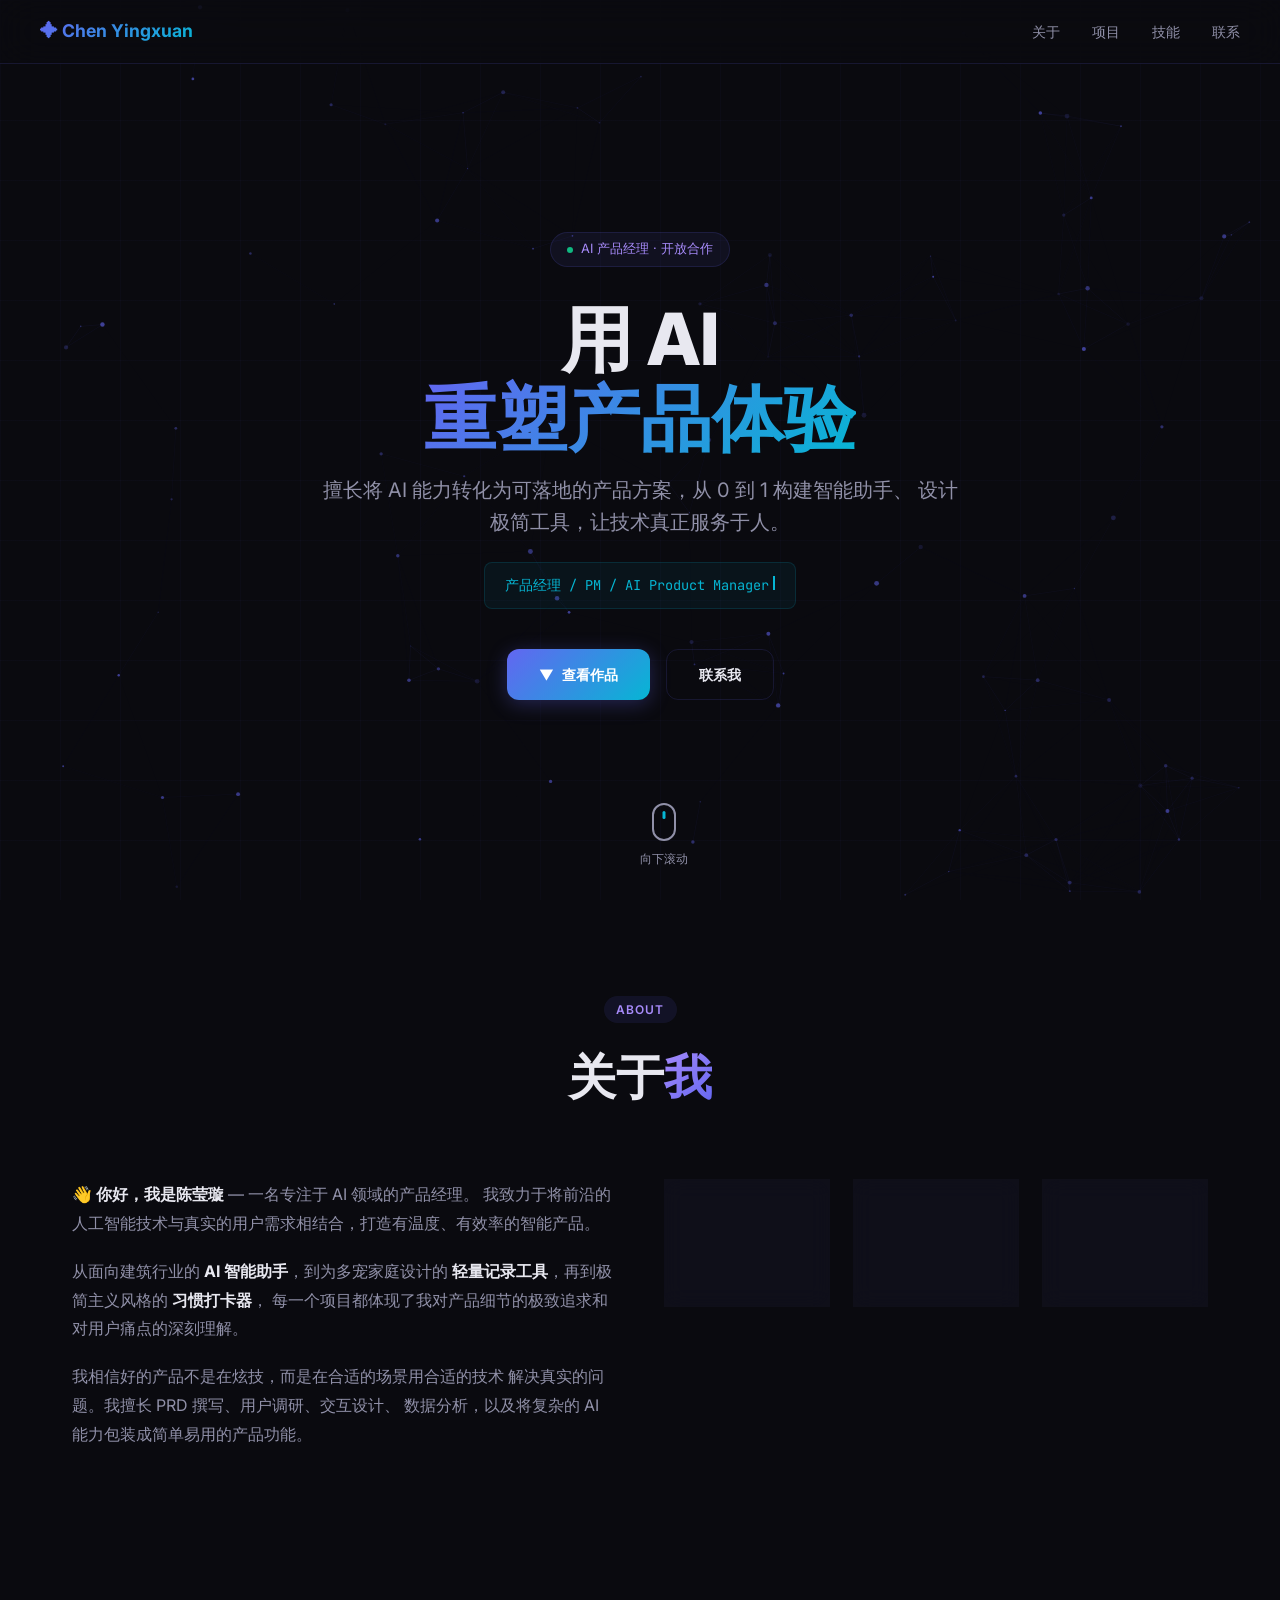
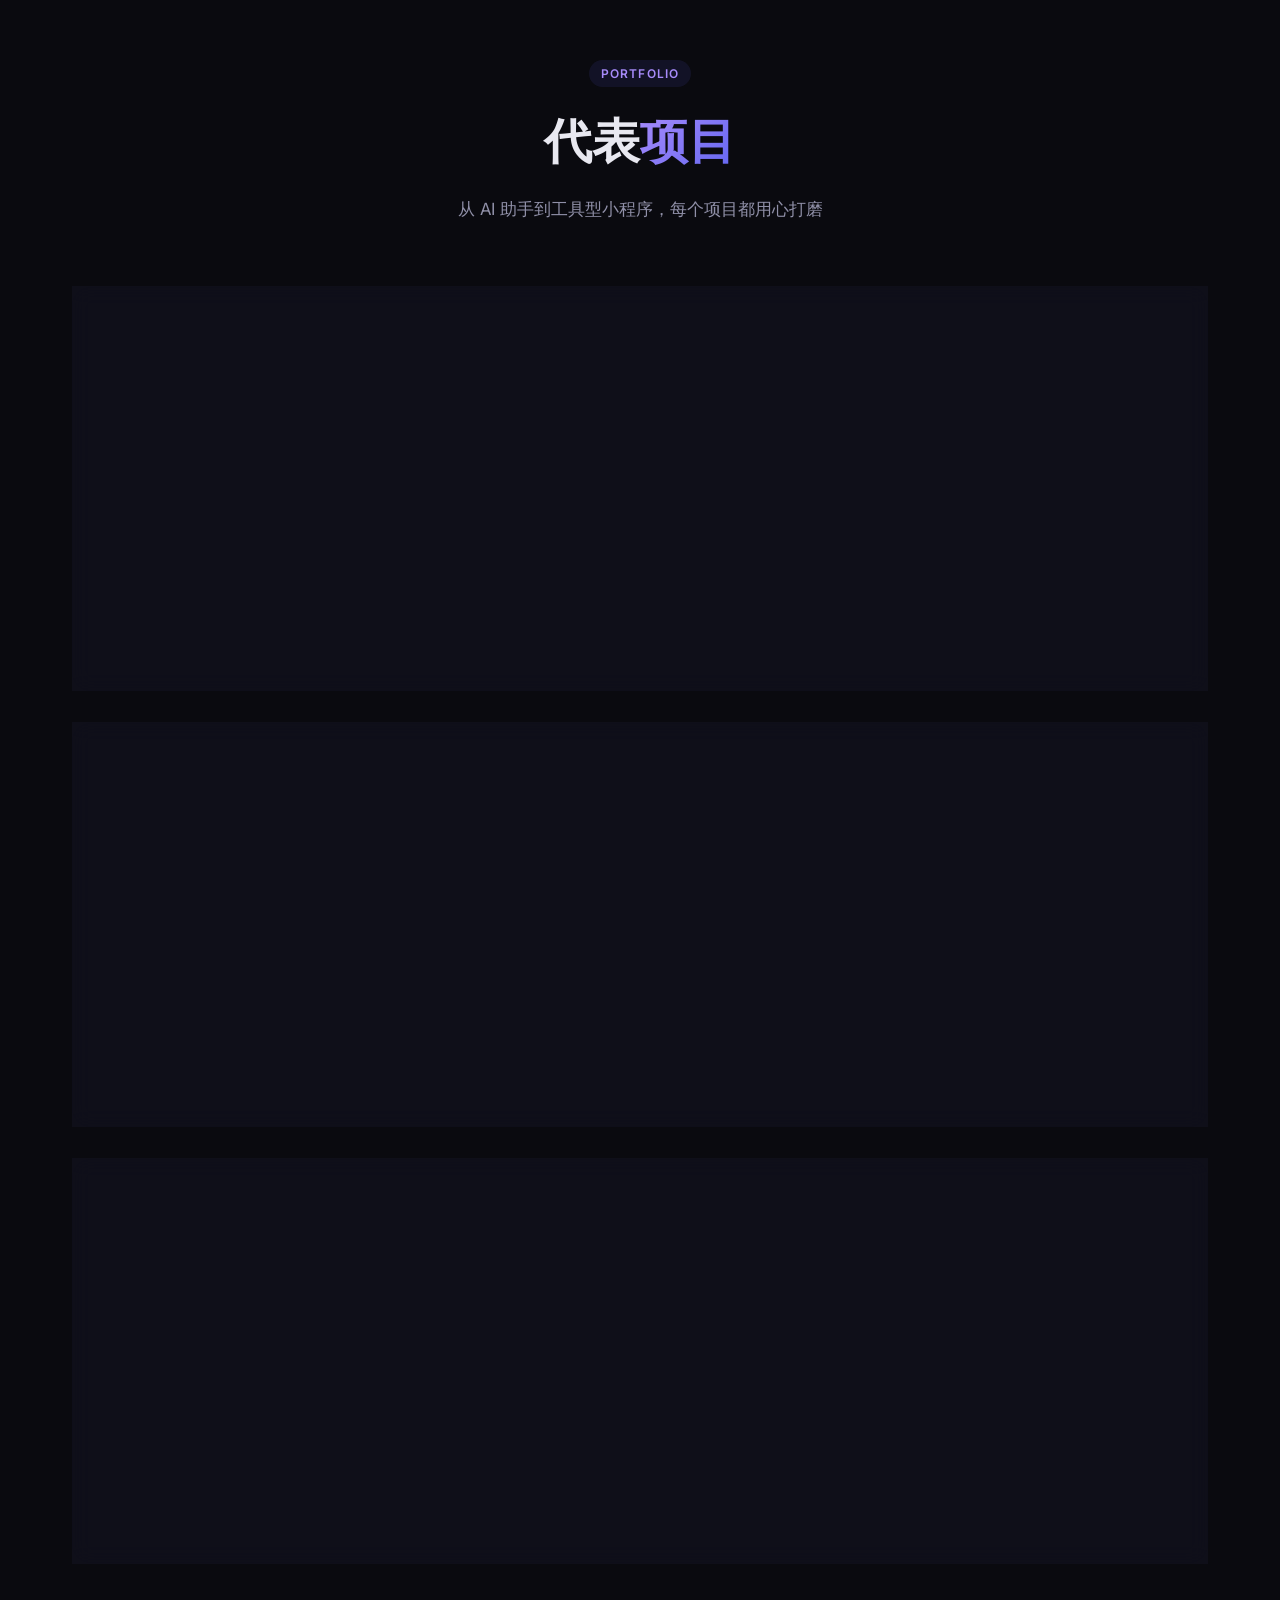
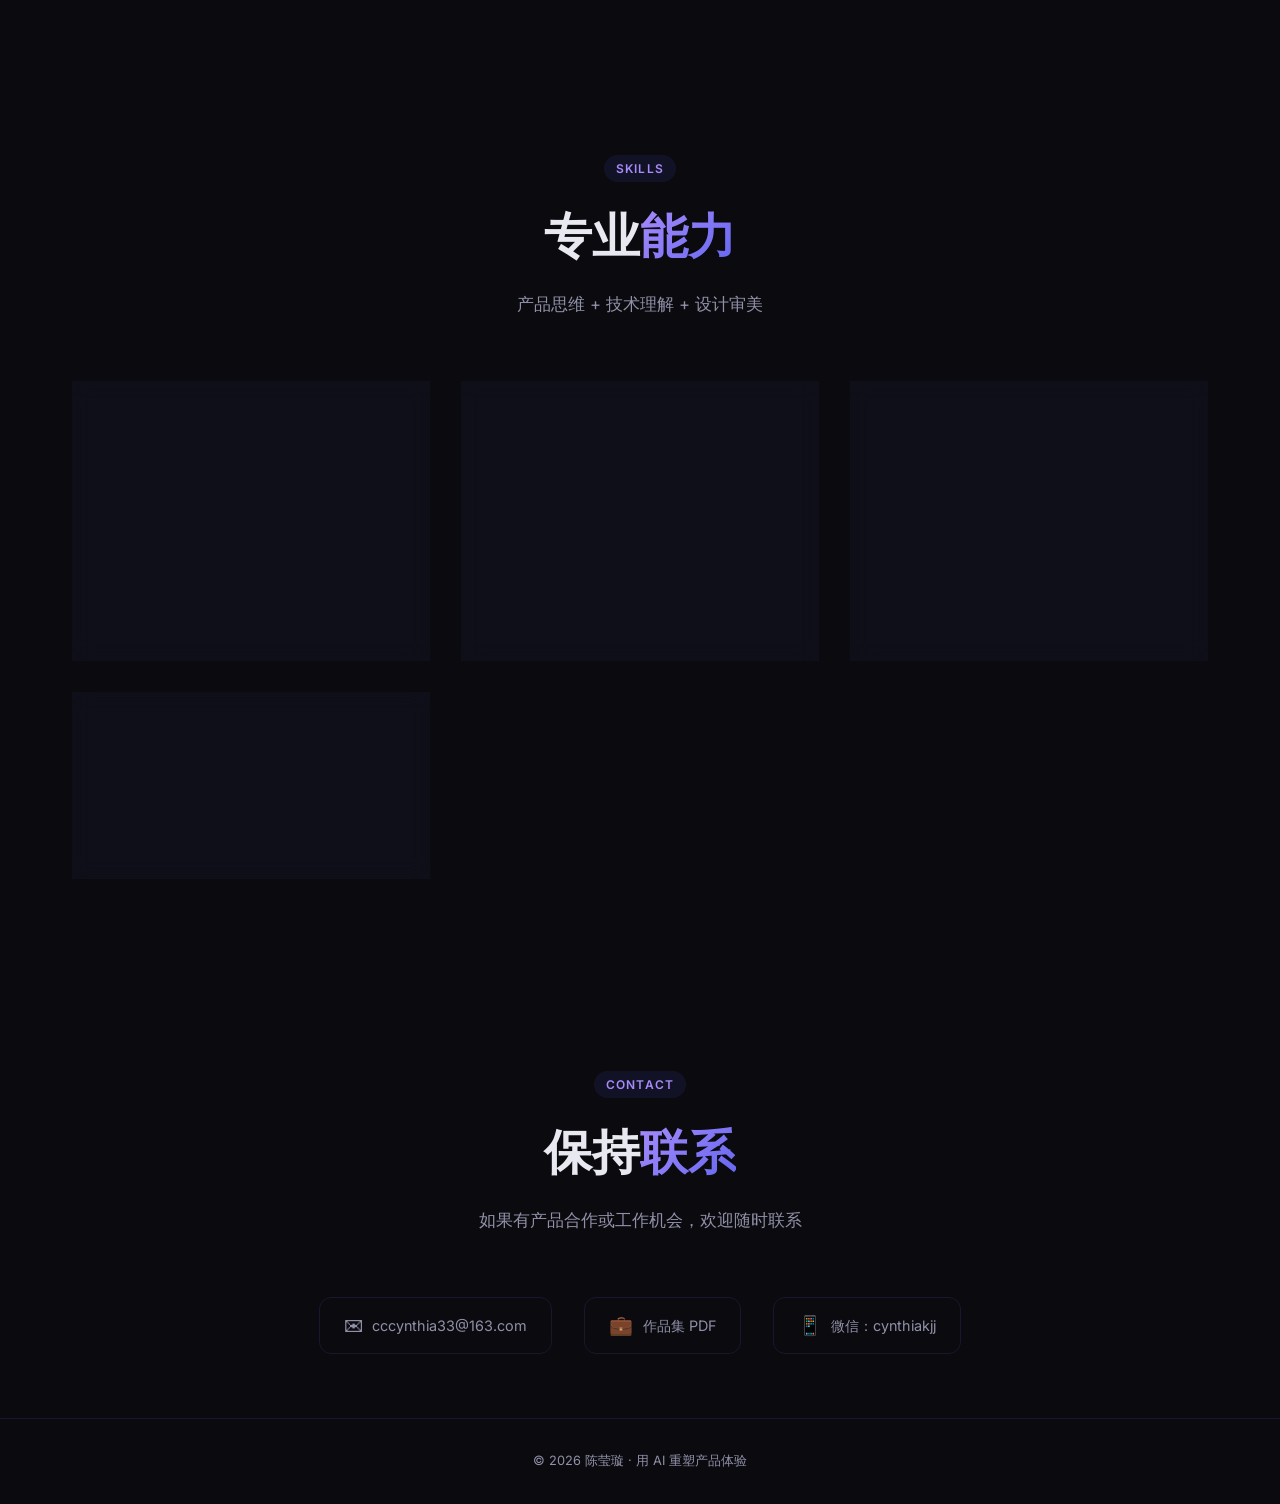
==== commit 29b18b74: "fix: 宠宠记事本相关页面优化" ====
--- a/index.html
+++ b/index.html
@@ -647,24 +647,24 @@
             <div class="project-header">
                 <div>
                     <div class="project-title">宠宠记事本</div>
-                    <div class="project-subtitle">多宠家庭轻量记录工具 · 微信小程序</div>
+                    <div class="project-subtitle">多宠家庭日常记录 · 微信小程序</div>
                 </div>
                 <div class="project-icon" style="background:linear-gradient(135deg,rgba(251,146,60,0.15),rgba(236,72,153,0.15));">
                     🐾
                 </div>
             </div>
             <p class="project-desc">
-                为多宠家庭设计的极简备忘录式小程序。支持多宠物档案管理、
-                喂食/排泄快速记录、健康提醒、今日概况看板。
-                单用户免登录设计，所有数据本地存储，开箱即用。
+                为多宠家庭设计的备忘录式小程序，覆盖喂食排泄、洗护追踪、体重管理、
+                生日提醒等全场景日常记录。单用户免登录，本地存储即开即用。
+                每只宠物拥有独立档案页，照片、性别、品种、记录统计集中展示。
             </p>
             <ul class="project-highlights">
-                <li>多宠切换 + 今日概况一目了然</li>
-                <li>两步内完成喂食/排泄记录</li>
-                <li>Emoji 喜好标记 + 状态追踪</li>
-                <li>定期提醒（驱虫/疫苗/洗澡）</li>
+                <li>多宠切换 + 今日概况，每日照顾一目了然</li>
+                <li>喂食/排泄/洗澡/美容/剪指甲两步快速记录</li>
+                <li>宠物档案页：照片、性别、体重、记录统计、生日倒计时</li>
+                <li>体重追踪：历史数据可追溯，关注健康趋势</li>
+                <li>定期提醒：驱虫/疫苗/洗澡/生日，开关控制</li>
                 <li>本地存储，无需网络，即开即用</li>
-                <li>暖橙色设计系统，温暖治愈</li>
             </ul>
             <div class="project-tags">
                 <span>微信小程序</span><span>本地存储</span>
